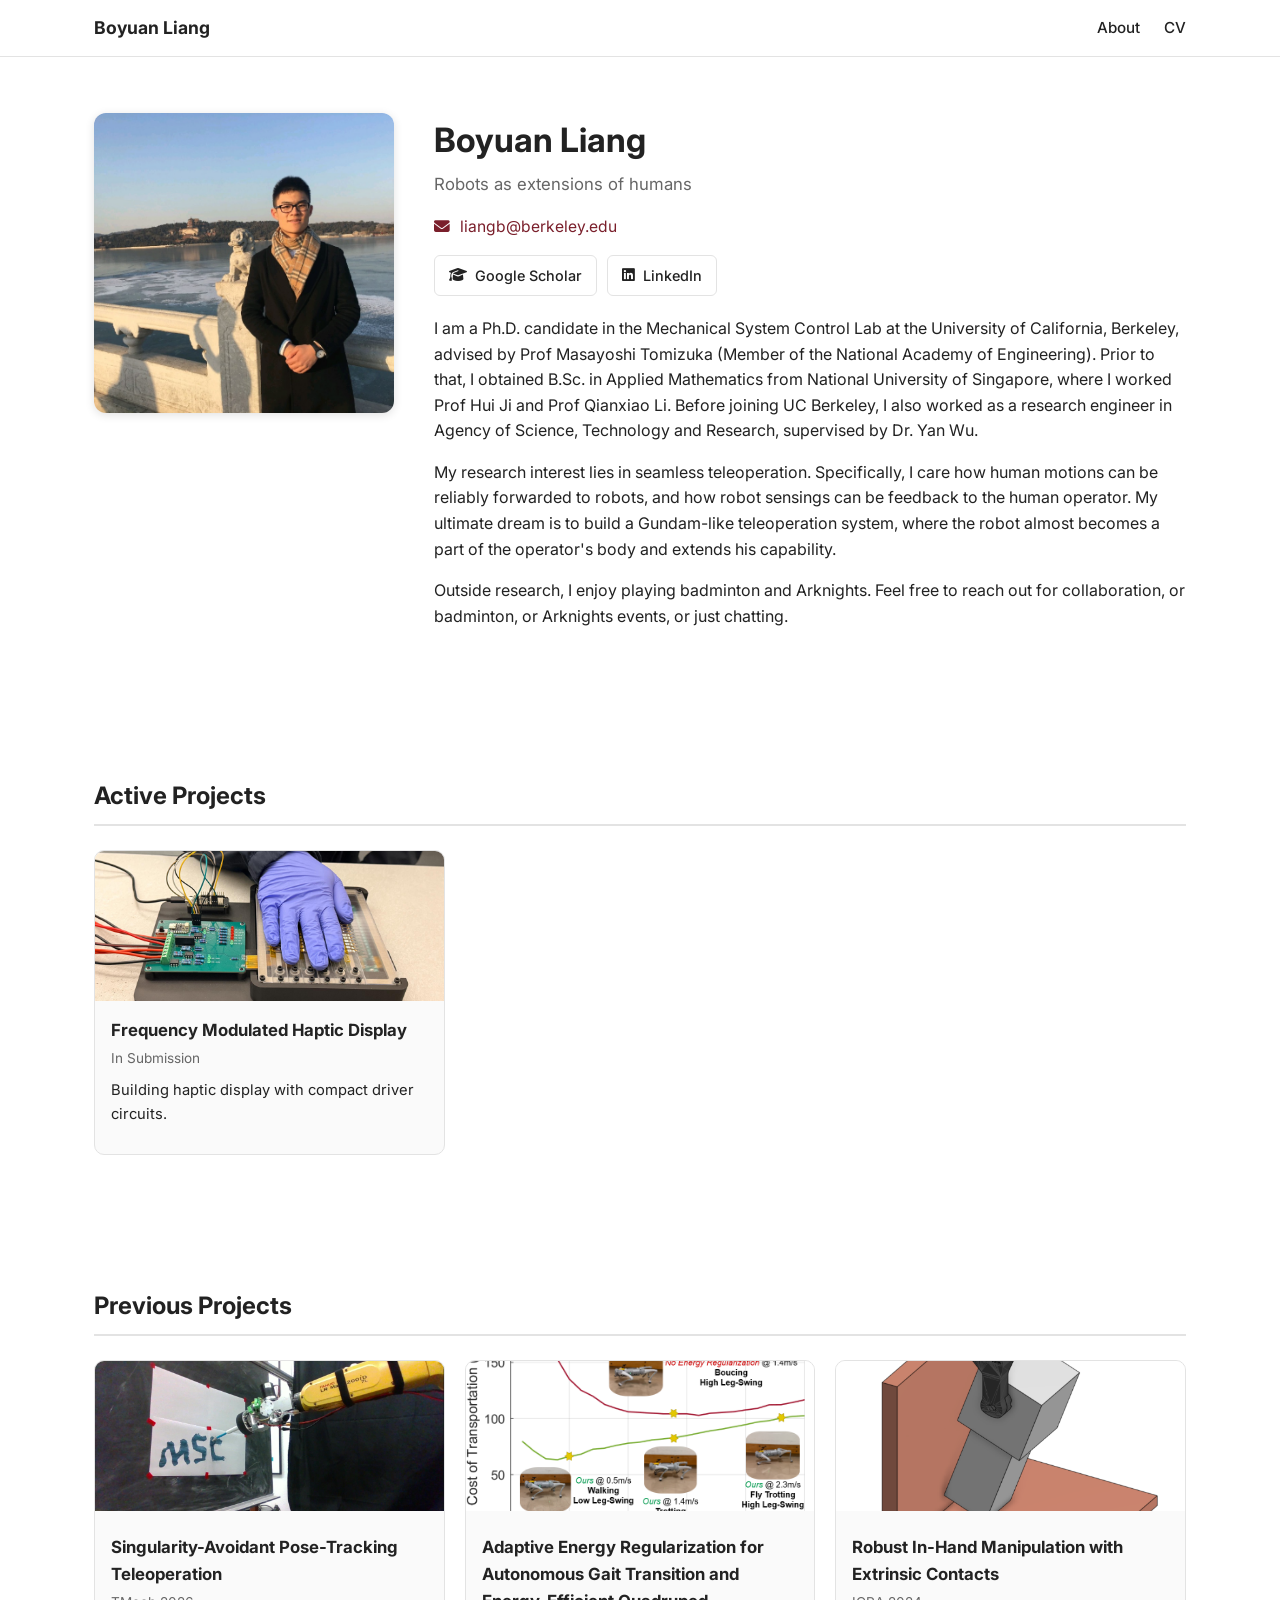
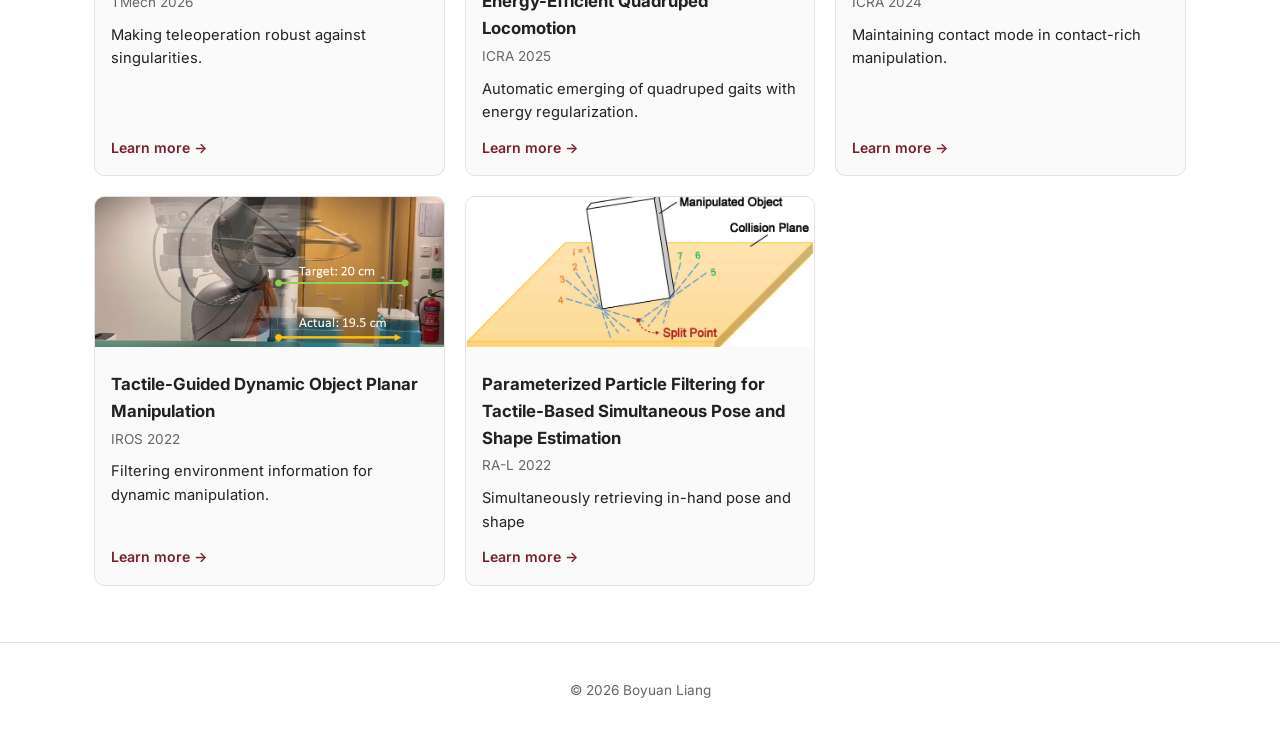
==== index.html @ 033043aa "Initial Commit" ====
<!DOCTYPE html>
<html lang="en">
<head>
  <meta charset="UTF-8" />
  <meta name="viewport" content="width=device-width, initial-scale=1.0" />
  <title>Boyuan Liang</title>
  <meta name="description" content="Boyuan Liang &mdash; personal academic website" />
  <link rel="icon" href="data:," />

  <!-- Fonts -->
  <link rel="preconnect" href="https://fonts.googleapis.com" />
  <link rel="preconnect" href="https://fonts.gstatic.com" crossorigin />
  <link href="https://fonts.googleapis.com/css2?family=Inter:wght@400;500;600;700&family=Noto+Serif:ital@0;1&display=swap" rel="stylesheet" />

  <!-- Icons -->
  <link rel="stylesheet" href="https://cdnjs.cloudflare.com/ajax/libs/font-awesome/6.5.1/css/all.min.css" />

  <link rel="stylesheet" href="css/style.css" />
</head>
<body>

  <nav class="navbar">
    <div class="navbar-inner">
      <a class="brand" href="#about">Boyuan Liang</a>
      <ul class="nav-links">
        <li><a href="#about">About</a></li>
        <li><a href="files/cv.pdf" target="_blank" rel="noopener">CV</a></li>
      </ul>
    </div>
  </nav>

  <main>
    <!-- ===================== About ===================== -->
    <section id="about" class="section about-section">
      <div class="about-grid">
        <div class="profile-photo-wrap">
          <img class="profile-photo" src="images/profile.png" alt="Photo of Boyuan Liang" />
        </div>

        <div class="profile-info">
          <h1 class="name">Boyuan Liang</h1>
          <!-- TODO: add a title/affiliation line here, e.g. "PhD Student, XYZ University" -->
          <p class="tagline">Robots as extensions of humans</p>

          <p class="contact-line">
            <i class="fa-solid fa-envelope"></i>
            <a href="mailto:liangb@berkeley.edu">liangb@berkeley.edu</a>
          </p>

          <div class="social-buttons">
            <!-- TODO: replace href="#" with your real Google Scholar profile URL -->
            <a class="btn" href="https://scholar.google.com/citations?user=DcP-_gYAAAAJ&hl=en" target="_blank" rel="noopener">
              <i class="fa-solid fa-graduation-cap"></i> Google Scholar
            </a>
            <!-- TODO: replace href="#" with your real LinkedIn profile URL -->
            <a class="btn" href="https://www.linkedin.com/in/boyuan-liang-3b6b90192/?isSelfProfile=true" target="_blank" rel="noopener">
              <i class="fa-brands fa-linkedin"></i> LinkedIn
            </a>
          </div>

          <!-- TODO: replace this placeholder paragraph with your self introduction -->
          <p class="bio">
            I am a Ph.D. candidate in the Mechanical System Control Lab at the University of California, 
            Berkeley, advised by Prof Masayoshi Tomizuka (Member of the National Academy of Engineering). Prior 
            to that, I obtained B.Sc. in Applied Mathematics from National University of Singapore, where I worked
            Prof Hui Ji and Prof Qianxiao Li. Before joining UC Berkeley, I also worked as a research engineer
            in Agency of Science, Technology and Research, supervised by Dr. Yan Wu.
          </p>
          <p class="bio">
            My research interest lies in seamless teleoperation. Specifically, I care how human motions can be reliably
            forwarded to robots, and how robot sensings can be feedback to the human operator. My ultimate dream is
            to build a Gundam-like teleoperation system, where the robot almost becomes a part of the operator's body and
            extends his capability.
          </p>
          <p class="bio">
            Outside research, I enjoy playing badminton and Arknights. Feel free to reach out for collaboration, or badminton, 
            or Arknights events, or just chatting.
          </p>
        </div>
      </div>
    </section>

    <!-- ===================== Active Research ===================== -->
    <section id="active_research" class="section research-section">
      <h2 class="section-title">Active Projects</h2>
      <div id="projects-container" class="projects-grid">
        <!-- Populated from data/projects.json by js/main.js -->
      </div>
    </section>

    <!-- ===================== Previous Research ===================== -->
    <section id="previous_research" class="section research-section">
      <h2 class="section-title">Previous Projects</h2>
      <div id="previous-projects-container" class="projects-grid">
        <!-- Populated from data/previous_projects.json by js/main.js -->
      </div>
    </section>
  </main>

  <footer class="footer">
    <p>&copy; <span id="year"></span> Boyuan Liang</p>
  </footer>

  <script src="js/main.js"></script>
</body>
</html>
---- css/style.css ----
:root {
  --text: #222;
  --muted: #666;
  --bg: #fff;
  --accent: #7a1f2b;
  --border: #e3e3e3;
  --card-bg: #fafafa;
  --max-width: 1140px;
}

* {
  box-sizing: border-box;
}

body {
  margin: 0;
  font-family: 'Inter', -apple-system, BlinkMacSystemFont, 'Segoe UI', sans-serif;
  color: var(--text);
  background: var(--bg);
  line-height: 1.6;
}

a {
  color: var(--accent);
  text-decoration: none;
}

a:hover {
  text-decoration: underline;
}

/* ---------- Navbar ---------- */
.navbar {
  position: sticky;
  top: 0;
  background: rgba(255, 255, 255, 0.92);
  backdrop-filter: blur(6px);
  border-bottom: 1px solid var(--border);
  z-index: 10;
}

.navbar-inner {
  max-width: var(--max-width);
  margin: 0 auto;
  padding: 14px 24px;
  display: flex;
  align-items: center;
  justify-content: space-between;
}

.brand {
  font-weight: 700;
  font-size: 1.1rem;
  color: var(--text);
}

.brand:hover {
  text-decoration: none;
  color: var(--accent);
}

.nav-links {
  list-style: none;
  display: flex;
  gap: 24px;
  margin: 0;
  padding: 0;
}

.nav-links a {
  color: var(--text);
  font-weight: 500;
  font-size: 0.95rem;
}

.nav-links a:hover {
  color: var(--accent);
  text-decoration: none;
}

.nav-links a.active {
  color: var(--accent);
  font-weight: 700;
}

/* ---------- Layout ---------- */
.section {
  max-width: var(--max-width);
  margin: 0 auto;
  padding: 56px 24px;
}

.section-title {
  font-size: 1.5rem;
  font-weight: 700;
  margin-bottom: 24px;
  padding-bottom: 8px;
  border-bottom: 2px solid var(--border);
}

/* ---------- About ---------- */
.about-grid {
  display: flex;
  gap: 40px;
  align-items: flex-start;
}

.profile-photo-wrap {
  flex: 0 0 300px;
}

.profile-photo {
  width: 300px;
  height: 300px;
  object-fit: cover;
  border-radius: 12px;
  box-shadow: 0 2px 10px rgba(0, 0, 0, 0.12);
}

.profile-info {
  flex: 1;
  min-width: 0;
}

.name {
  font-size: 2.1rem;
  margin: 0 0 4px;
  font-weight: 700;
}

.tagline {
  color: var(--muted);
  margin: 0 0 16px;
  font-size: 1.05rem;
}

.contact-line {
  margin: 0 0 16px;
  font-size: 0.98rem;
}

.contact-line i {
  color: var(--accent);
  margin-right: 6px;
}

.social-buttons {
  display: flex;
  flex-wrap: wrap;
  gap: 10px;
  margin-bottom: 20px;
}

.btn {
  display: inline-flex;
  align-items: center;
  gap: 8px;
  padding: 8px 14px;
  border: 1px solid var(--border);
  border-radius: 6px;
  color: var(--text);
  font-size: 0.9rem;
  font-weight: 500;
  transition: background 0.15s, border-color 0.15s, color 0.15s;
}

.btn:hover {
  text-decoration: none;
  background: var(--accent);
  border-color: var(--accent);
  color: #fff;
}

.bio {
  color: var(--text);
  font-size: 1rem;
}

/* ---------- Research ---------- */
.projects-grid {
  display: grid;
  grid-template-columns: repeat(auto-fill, minmax(260px, 1fr));
  gap: 20px;
}

.project-card {
  border: 1px solid var(--border);
  border-radius: 10px;
  background: var(--card-bg);
  overflow: hidden;
  display: flex;
  flex-direction: column;
}

.project-card img {
  width: 100%;
  height: 150px;
  object-fit: cover;
  background: #eee;
}

.project-image-link {
  display: block;
}

.project-image-link:hover img {
  opacity: 0.88;
}

.project-card-body {
  padding: 16px;
  flex: 1;
  display: flex;
  flex-direction: column;
}

.project-title {
  font-weight: 700;
  font-size: 1.05rem;
  margin: 0 0 4px;
}

.project-title-link {
  color: var(--text);
}

.project-title-link:hover {
  color: var(--accent);
  text-decoration: none;
}

.project-title-link:hover .project-title {
  text-decoration: underline;
}

.project-period {
  color: var(--muted);
  font-size: 0.85rem;
  margin: 0 0 10px;
}

.project-description {
  font-size: 0.92rem;
  margin: 0 0 12px;
  flex: 1;
}

.project-tags {
  display: flex;
  flex-wrap: wrap;
  gap: 6px;
  margin-bottom: 10px;
}

.project-tag {
  background: #eee;
  color: var(--muted);
  font-size: 0.75rem;
  padding: 2px 8px;
  border-radius: 999px;
}

.project-link {
  font-size: 0.88rem;
  font-weight: 600;
}

.placeholder-note {
  color: var(--muted);
  font-style: italic;
}

/* ---------- Footer ---------- */
.footer {
  text-align: center;
  color: var(--muted);
  font-size: 0.85rem;
  padding: 24px;
  border-top: 1px solid var(--border);
}

/* ---------- Responsive ---------- */
@media (max-width: 640px) {
  .about-grid {
    flex-direction: column;
    align-items: center;
    text-align: center;
  }

  .contact-line,
  .social-buttons {
    justify-content: center;
  }

  .social-buttons {
    justify-content: center;
  }

  .profile-photo-wrap {
    flex-basis: auto;
  }

  .profile-photo {
    width: min(280px, 60vw);
    height: min(280px, 60vw);
  }
}
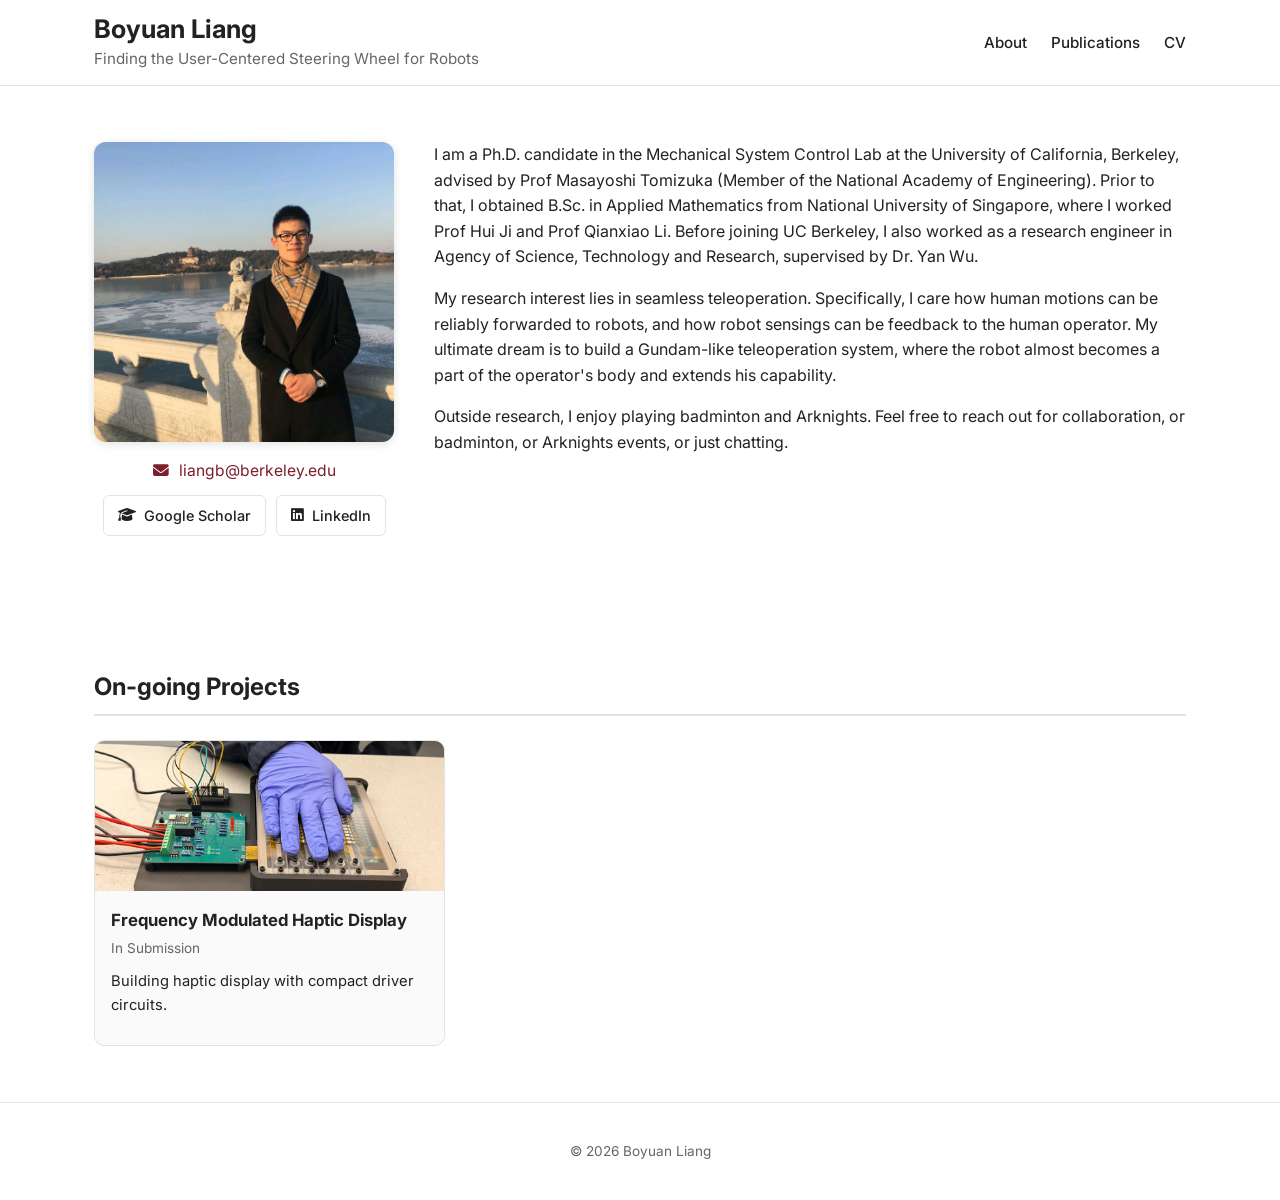
==== commit cf0033e2: "Major revision, adding publication list" ====
--- a/index.html
+++ b/index.html
@@ -21,9 +21,13 @@
 
   <nav class="navbar">
     <div class="navbar-inner">
-      <a class="brand" href="#about">Boyuan Liang</a>
+      <div class="brand-block">
+        <a class="brand" href="#about">Boyuan Liang</a>
+        <p class="tagline">Finding the User-Centered Steering Wheel for Robots</p>
+      </div>
       <ul class="nav-links">
         <li><a href="#about">About</a></li>
+        <li><a href="publications.html">Publications</a></li>
         <li><a href="files/cv.pdf" target="_blank" rel="noopener">CV</a></li>
       </ul>
     </div>
@@ -35,12 +39,6 @@
       <div class="about-grid">
         <div class="profile-photo-wrap">
           <img class="profile-photo" src="images/profile.png" alt="Photo of Boyuan Liang" />
-        </div>
-
-        <div class="profile-info">
-          <h1 class="name">Boyuan Liang</h1>
-          <!-- TODO: add a title/affiliation line here, e.g. "PhD Student, XYZ University" -->
-          <p class="tagline">Robots as extensions of humans</p>
 
           <p class="contact-line">
             <i class="fa-solid fa-envelope"></i>
@@ -57,6 +55,10 @@
               <i class="fa-brands fa-linkedin"></i> LinkedIn
             </a>
           </div>
+        </div>
+
+        <div class="profile-info">
+          <!-- TODO: add a title/affiliation line here, e.g. "PhD Student, XYZ University" -->
 
           <!-- TODO: replace this placeholder paragraph with your self introduction -->
           <p class="bio">
@@ -82,17 +84,9 @@
 
     <!-- ===================== Active Research ===================== -->
     <section id="active_research" class="section research-section">
-      <h2 class="section-title">Active Projects</h2>
+      <h2 class="section-title">On-going Projects</h2>
       <div id="projects-container" class="projects-grid">
         <!-- Populated from data/projects.json by js/main.js -->
-      </div>
-    </section>
-
-    <!-- ===================== Previous Research ===================== -->
-    <section id="previous_research" class="section research-section">
-      <h2 class="section-title">Previous Projects</h2>
-      <div id="previous-projects-container" class="projects-grid">
-        <!-- Populated from data/previous_projects.json by js/main.js -->
       </div>
     </section>
   </main>
--- a/css/style.css
+++ b/css/style.css
@@ -5,6 +5,8 @@
   --accent: #7a1f2b;
   --border: #e3e3e3;
   --card-bg: #fafafa;
+  --highlight: #f9eff1;
+  --pub-title: #114da2;
   --max-width: 1140px;
 }
 
@@ -49,14 +51,22 @@
 }
 
 .brand {
-  font-weight: 700;
-  font-size: 1.1rem;
+  display: block;
+  font-weight: 700;
+  font-size: 1.6rem;
+  line-height: 1.2;
   color: var(--text);
 }
 
 .brand:hover {
   text-decoration: none;
   color: var(--accent);
+}
+
+.tagline {
+  color: var(--muted);
+  margin: 2px 0 0;
+  font-size: 0.95rem;
 }
 
 .nav-links {
@@ -107,9 +117,11 @@
 
 .profile-photo-wrap {
   flex: 0 0 300px;
+  text-align: center;
 }
 
 .profile-photo {
+  display: block;
   width: 300px;
   height: 300px;
   object-fit: cover;
@@ -122,20 +134,12 @@
   min-width: 0;
 }
 
-.name {
-  font-size: 2.1rem;
-  margin: 0 0 4px;
-  font-weight: 700;
-}
-
-.tagline {
-  color: var(--muted);
-  margin: 0 0 16px;
-  font-size: 1.05rem;
+.profile-info > :first-child {
+  margin-top: 0;
 }
 
 .contact-line {
-  margin: 0 0 16px;
+  margin: 16px 0 12px;
   font-size: 0.98rem;
 }
 
@@ -147,8 +151,8 @@
 .social-buttons {
   display: flex;
   flex-wrap: wrap;
+  justify-content: center;
   gap: 10px;
-  margin-bottom: 20px;
 }
 
 .btn {
@@ -270,6 +274,121 @@
   font-style: italic;
 }
 
+/* ---------- Publications ---------- */
+.page-intro {
+  color: var(--muted);
+  margin: 0 0 8px;
+}
+
+.pub-highlight-note {
+  background: var(--highlight);
+  color: inherit;
+  padding: 0 4px;
+}
+
+.pub-year {
+  display: flex;
+  align-items: center;
+  gap: 16px;
+  margin: 36px 0 8px;
+}
+
+.pub-year::after {
+  content: '';
+  flex: 1;
+  height: 1px;
+  background: var(--border);
+}
+
+.pub-year h2 {
+  margin: 0;
+  font-size: 1.3rem;
+  font-weight: 700;
+}
+
+.pub {
+  display: flex;
+  gap: 28px;
+  align-items: flex-start;
+  margin: 0 -16px;
+  padding: 16px;
+  border-radius: 8px;
+}
+
+.pub-first-author {
+  background: var(--highlight);
+}
+
+.pub-thumb {
+  flex: 0 0 240px;
+}
+
+.pub-thumb img {
+  display: block;
+  width: 100%;
+  max-height: 180px;
+  object-fit: contain;
+}
+
+.pub-content {
+  flex: 1;
+  min-width: 0;
+}
+
+.pub-title {
+  color: var(--pub-title);
+  font-size: 1.25rem;
+  font-weight: 700;
+  line-height: 1.35;
+  margin: 0 0 6px;
+}
+
+.pub-authors {
+  margin: 0;
+  color: var(--muted);
+  font-size: 0.95rem;
+}
+
+.pub-authors strong {
+  color: var(--text);
+}
+
+.pub-venue {
+  margin: 2px 0 0;
+  font-size: 0.95rem;
+  font-style: italic;
+}
+
+.pub-links {
+  margin: 6px 0 0;
+  color: var(--muted);
+  font-size: 0.92rem;
+}
+
+.pub-missing {
+  color: #aaa;
+}
+
+.pub-abstract-toggle {
+  font: inherit;
+  color: var(--accent);
+  background: none;
+  border: 0;
+  padding: 0;
+  cursor: pointer;
+}
+
+.pub-abstract-toggle:hover {
+  text-decoration: underline;
+}
+
+.pub-abstract {
+  margin: 12px 0 0;
+  padding: 8px 16px;
+  border-left: 4px solid var(--border);
+  font-size: 0.92rem;
+}
+
 /* ---------- Footer ---------- */
 .footer {
   text-align: center;
@@ -281,21 +400,28 @@
 
 /* ---------- Responsive ---------- */
 @media (max-width: 640px) {
+  .navbar-inner {
+    flex-wrap: wrap;
+    row-gap: 8px;
+  }
+
+  .pub {
+    flex-direction: column;
+    gap: 12px;
+    padding: 12px 16px;
+  }
+
+  .pub-thumb {
+    flex-basis: auto;
+    width: 100%;
+  }
+
   .about-grid {
     flex-direction: column;
     align-items: center;
     text-align: center;
   }
 
-  .contact-line,
-  .social-buttons {
-    justify-content: center;
-  }
-
-  .social-buttons {
-    justify-content: center;
-  }
-
   .profile-photo-wrap {
     flex-basis: auto;
   }
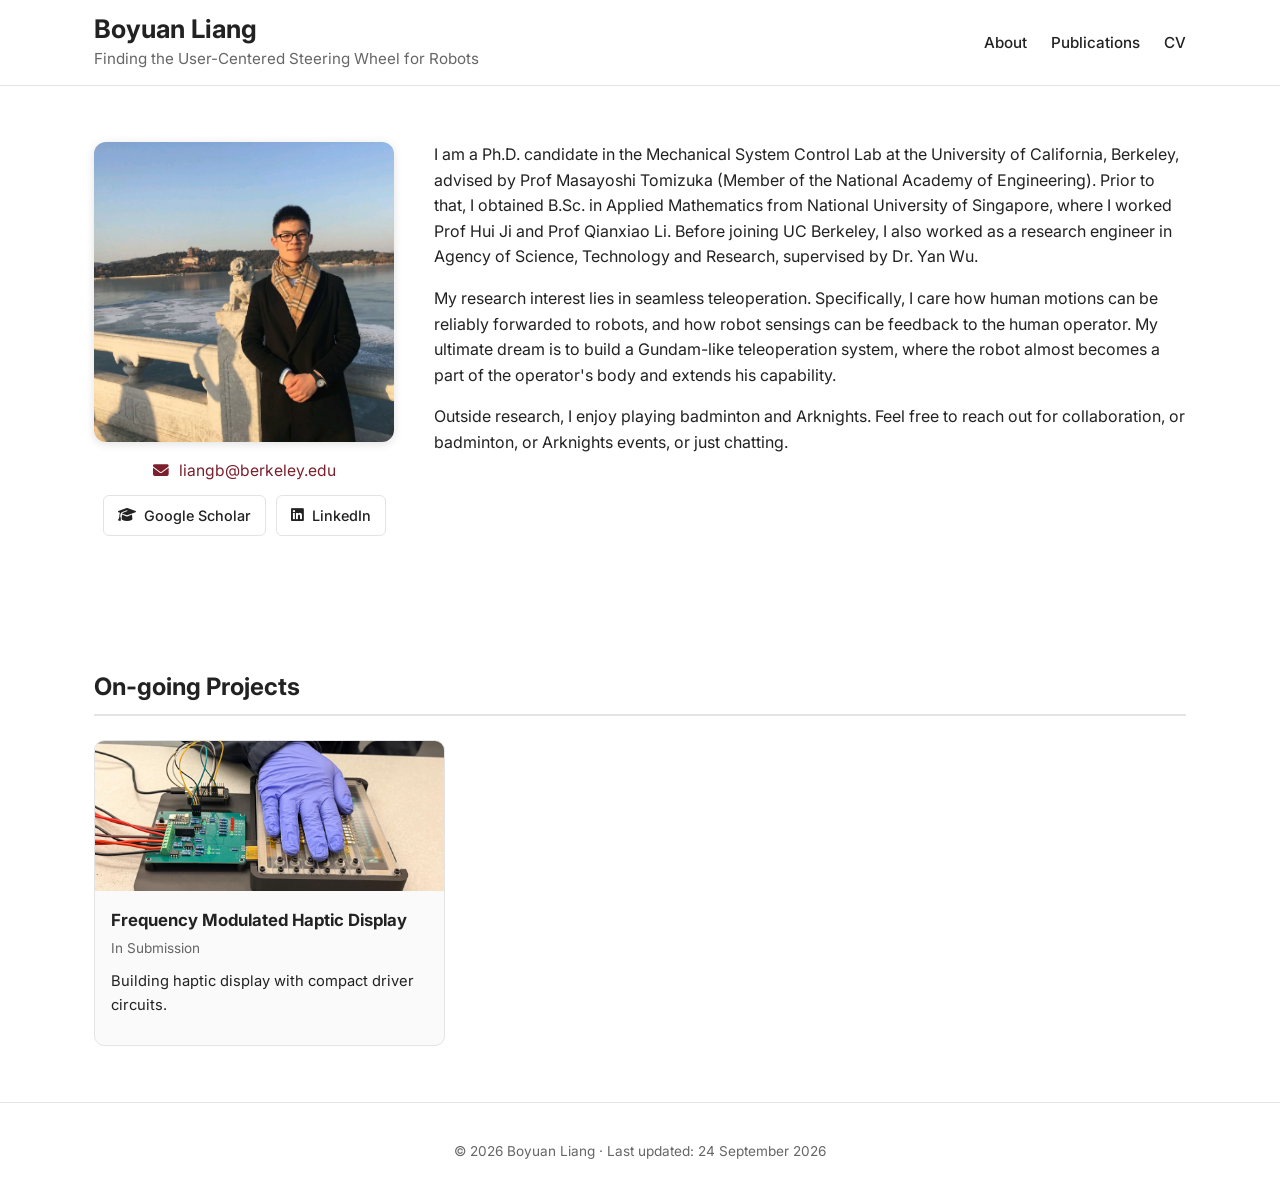
==== commit 89474617: "Populated publication list" ====
--- a/index.html
+++ b/index.html
@@ -92,7 +92,8 @@
   </main>
 
   <footer class="footer">
-    <p>&copy; <span id="year"></span> Boyuan Liang</p>
+    <!-- TODO: replace "Month DD, YYYY" with the date you last updated this page -->
+    <p>&copy; <span id="year"></span> Boyuan Liang &middot; Last updated: 24 September 2026</p>
   </footer>
 
   <script src="js/main.js"></script>
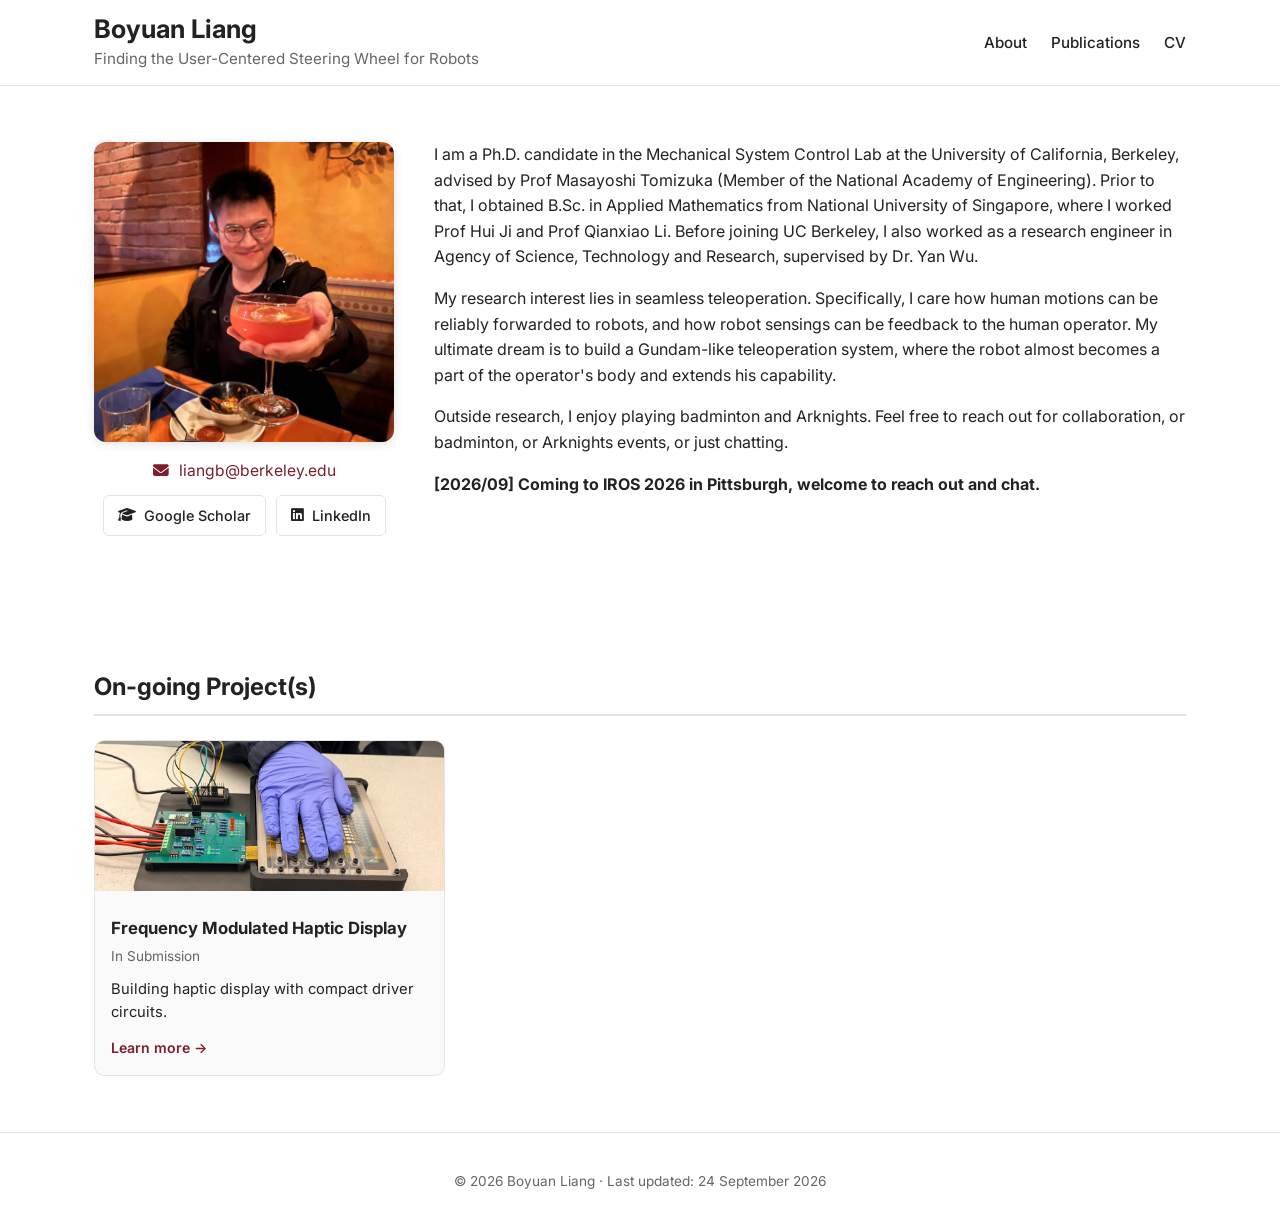
==== commit b6c5875a: "Added PLC" ====
--- a/index.html
+++ b/index.html
@@ -38,7 +38,7 @@
     <section id="about" class="section about-section">
       <div class="about-grid">
         <div class="profile-photo-wrap">
-          <img class="profile-photo" src="images/profile.png" alt="Photo of Boyuan Liang" />
+          <img class="profile-photo" src="images/profile.jpg" alt="Photo of Boyuan Liang" />
 
           <p class="contact-line">
             <i class="fa-solid fa-envelope"></i>
@@ -78,13 +78,18 @@
             Outside research, I enjoy playing badminton and Arknights. Feel free to reach out for collaboration, or badminton, 
             or Arknights events, or just chatting.
           </p>
+
+          <!-- News: one line per item, newest first, e.g. "[YYYY/MM] Something happened." -->
+          <p class="bio">
+            <strong>[2026/09] Coming to IROS 2026 in Pittsburgh, welcome to reach out and chat.</strong>
+          </p>
         </div>
       </div>
     </section>
 
     <!-- ===================== Active Research ===================== -->
     <section id="active_research" class="section research-section">
-      <h2 class="section-title">On-going Projects</h2>
+      <h2 class="section-title">On-going Project(s)</h2>
       <div id="projects-container" class="projects-grid">
         <!-- Populated from data/projects.json by js/main.js -->
       </div>
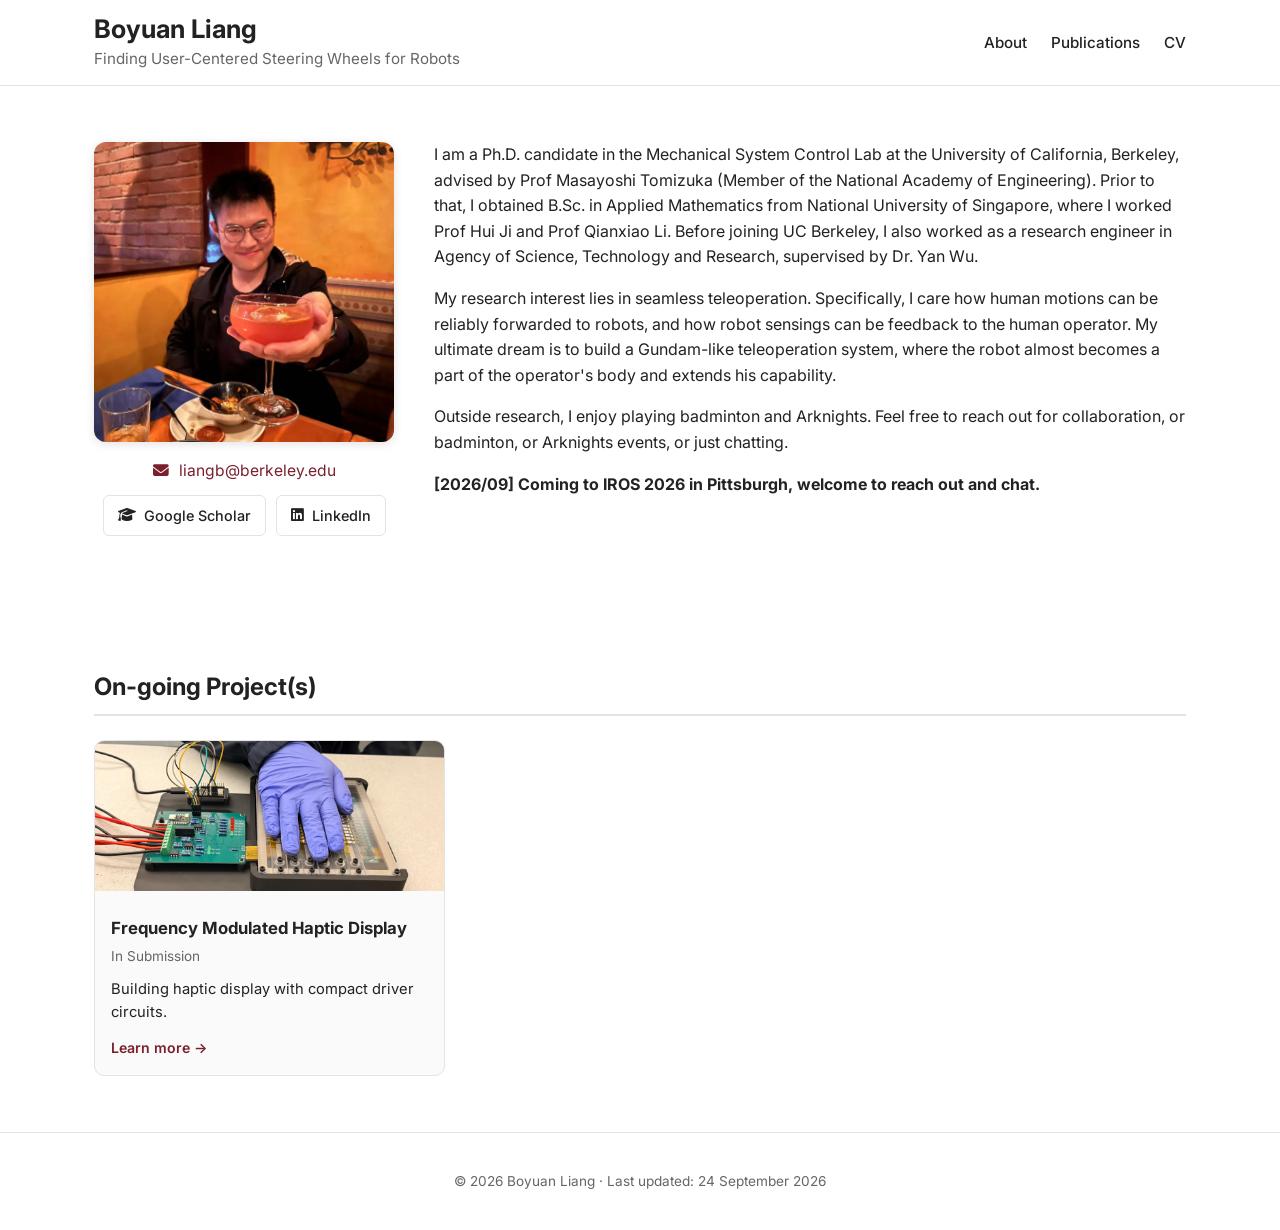
==== commit 3956cc4e: "Grammar Correction" ====
--- a/index.html
+++ b/index.html
@@ -23,7 +23,7 @@
     <div class="navbar-inner">
       <div class="brand-block">
         <a class="brand" href="#about">Boyuan Liang</a>
-        <p class="tagline">Finding the User-Centered Steering Wheel for Robots</p>
+        <p class="tagline">Finding User-Centered Steering Wheels for Robots</p>
       </div>
       <ul class="nav-links">
         <li><a href="#about">About</a></li>
